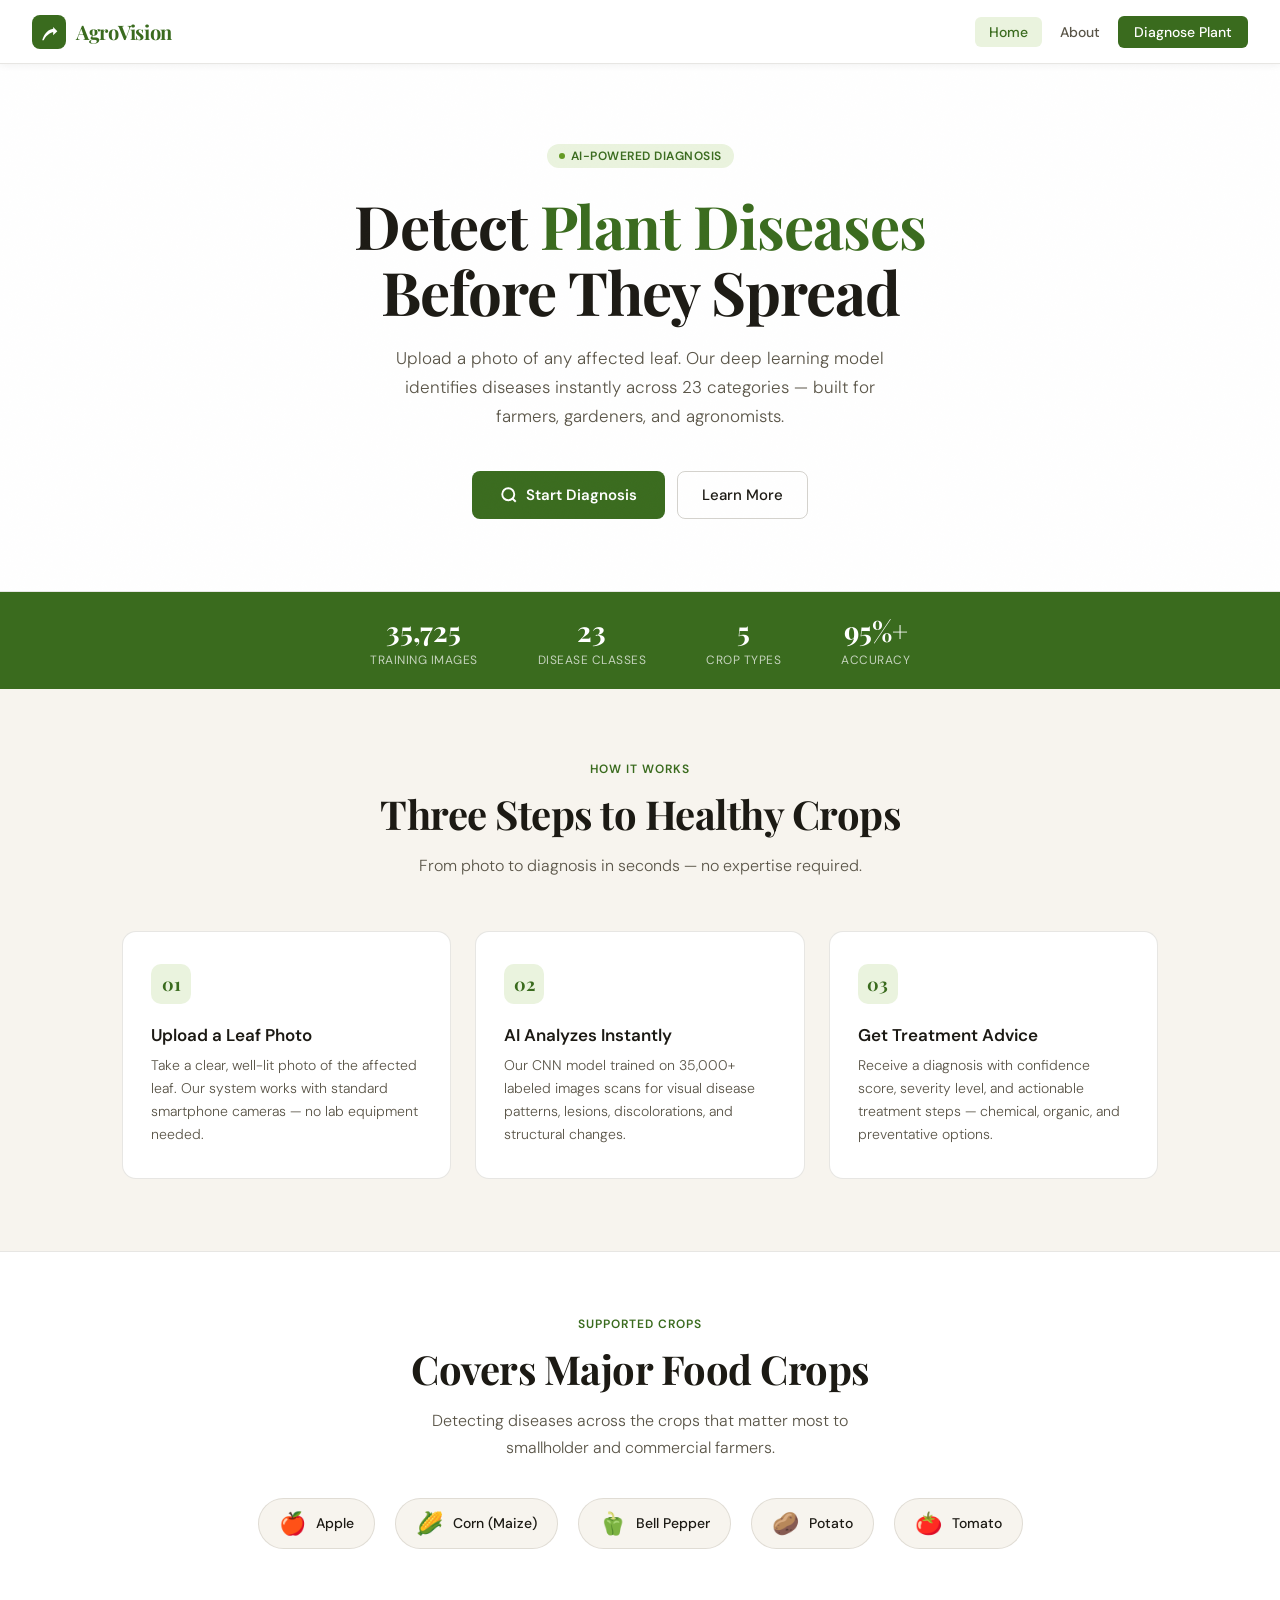
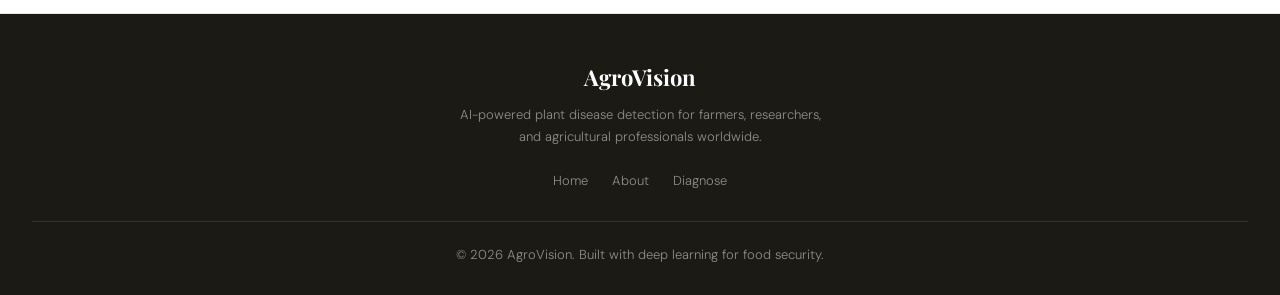
==== index.html @ be052007 "Add files via upload" ====
<!DOCTYPE html>
<html lang="en">
<head>
<meta charset="UTF-8">
<meta name="viewport" content="width=device-width, initial-scale=1.0">
<title>AgroVision — Plant Disease Detection</title>
<link rel="stylesheet" href="style.css">
<link href="https://fonts.googleapis.com/css2?family=Playfair+Display:wght@400;600;700&family=DM+Sans:wght@300;400;500;600&display=swap" rel="stylesheet">

</head>
<body>

<nav>
  <a class="nav-brand" href="#" onclick="showPage('home')">
    <div class="nav-logo">
      <svg viewBox="0 0 24 24"><path d="M17 8C8 10 5.9 16.17 3.82 22H5.71C6.66 19.55 9.78 14.28 17 12v4l5-5-5-5V8Z"/></svg>
    </div>
    <span class="brand-name">AgroVision</span>
  </a>
  <ul class="nav-links">
    <li><a href="#" id="nav-home" class="active" onclick="showPage('home');return false">Home</a></li>
    <li><a href="#" id="nav-about" onclick="showPage('about');return false">About</a></li>
    <li><a href="#" id="nav-diagnose" class="nav-cta" onclick="showPage('diagnose');return false">Diagnose Plant</a></li>
  </ul>
</nav>

<!-- ══════════════════ HOME PAGE ══════════════════ -->
<div id="page-home" class="page active">
  <section class="hero">
    <div class="hero-grain"></div>
    <div class="hero-badge">AI-Powered Diagnosis</div>
    <h1>Detect <em>Plant Diseases</em><br>Before They Spread</h1>
    <p>Upload a photo of any affected leaf. Our deep learning model identifies diseases instantly across 23 categories — built for farmers, gardeners, and agronomists.</p>
    <div class="hero-actions">
      <button class="btn-primary" onclick="showPage('diagnose')">
        <svg width="18" height="18" viewBox="0 0 24 24" fill="none" stroke="currentColor" stroke-width="2.5"><circle cx="11" cy="11" r="8"/><path d="m21 21-4.35-4.35"/></svg>
        Start Diagnosis
      </button>
      <button class="btn-secondary" onclick="showPage('about')">Learn More</button>
    </div>
  </section>

  <div class="stats-bar">
    <div class="stat-item">
      <span class="stat-num">35,725</span>
      <span class="stat-label">Training Images</span>
    </div>
    <div class="stat-item">
      <span class="stat-num">23</span>
      <span class="stat-label">Disease Classes</span>
    </div>
    <div class="stat-item">
      <span class="stat-num">5</span>
      <span class="stat-label">Crop Types</span>
    </div>
    <div class="stat-item">
      <span class="stat-num">95%+</span>
      <span class="stat-label">Accuracy</span>
    </div>
  </div>

  <div class="section">
    <div class="section-header">
      <div class="section-tag">How It Works</div>
      <h2>Three Steps to Healthy Crops</h2>
      <p>From photo to diagnosis in seconds — no expertise required.</p>
    </div>
    <div class="steps-grid">
      <div class="step-card">
        <div class="step-num">01</div>
        <h3>Upload a Leaf Photo</h3>
        <p>Take a clear, well-lit photo of the affected leaf. Our system works with standard smartphone cameras — no lab equipment needed.</p>
      </div>
      <div class="step-card">
        <div class="step-num">02</div>
        <h3>AI Analyzes Instantly</h3>
        <p>Our CNN model trained on 35,000+ labeled images scans for visual disease patterns, lesions, discolorations, and structural changes.</p>
      </div>
      <div class="step-card">
        <div class="step-num">03</div>
        <h3>Get Treatment Advice</h3>
        <p>Receive a diagnosis with confidence score, severity level, and actionable treatment steps — chemical, organic, and preventative options.</p>
      </div>
    </div>
  </div>

  <div class="crops-section">
    <div class="section-header" style="margin-bottom:36px">
      <div class="section-tag">Supported Crops</div>
      <h2>Covers Major Food Crops</h2>
      <p>Detecting diseases across the crops that matter most to smallholder and commercial farmers.</p>
    </div>
    <div class="crops-grid">
      <div class="crop-chip"><span>🍎</span> Apple</div>
      <div class="crop-chip"><span>🌽</span> Corn (Maize)</div>
      <div class="crop-chip"><span>🫑</span> Bell Pepper</div>
      <div class="crop-chip"><span>🥔</span> Potato</div>
      <div class="crop-chip"><span>🍅</span> Tomato</div>
    </div>
  </div>

  <footer>
    <div class="footer-brand">AgroVision</div>
    <p>AI-powered plant disease detection for farmers, researchers,<br>and agricultural professionals worldwide.</p>
    <ul class="footer-links">
      <li><a href="#" onclick="showPage('home');return false">Home</a></li>
      <li><a href="#" onclick="showPage('about');return false">About</a></li>
      <li><a href="#" onclick="showPage('diagnose');return false">Diagnose</a></li>
    </ul>
    <div class="footer-bottom">© 2026 AgroVision. Built with deep learning for food security.</div>
  </footer>
</div>

<!-- ══════════════════ DIAGNOSE PAGE ══════════════════ -->
<div id="page-diagnose" class="page">
  <div class="diagnose-layout">

    <!-- LEFT: Upload -->
    <div class="upload-card">
      <h2>Diagnose Your Plant</h2>
      <p>Upload a clear image of an affected leaf for instant AI analysis.</p>

      <div class="drop-zone" id="dropZone" onclick="document.getElementById('fileInput').click()">
        <div class="drop-zone-icon">
          <svg viewBox="0 0 24 24" fill="none" stroke="currentColor" stroke-width="1.8"><rect x="3" y="3" width="18" height="18" rx="3"/><path d="M3 9l4-4 4 4"/><path d="M7 5v8"/><circle cx="15.5" cy="13.5" r="2.5"/><path d="M20 20l-2.5-2.5"/></svg>
        </div>
        <h3>Drop your leaf photo here</h3>
        <p>or <strong>click to browse</strong> · PNG, JPG up to 10MB</p>
      </div>

      <input type="file" id="fileInput" accept="image/*">

      <div class="preview-area" id="previewArea">
        <img id="previewImg" src="" alt="Preview">
        <button class="preview-remove" onclick="clearImage()">✕ Remove</button>
      </div>

      <div class="tips-list">
        <h4>Tips for Best Results</h4>
        <ul>
          <li>Photograph a single leaf on a plain background</li>
          <li>Ensure good natural lighting — avoid harsh shadows</li>
          <li>Capture the disease spot clearly and in focus</li>
          <li>Avoid wet or muddy leaves if possible</li>
        </ul>
      </div>

      <button class="analyze-btn" id="analyzeBtn" onclick="runAnalysis()" disabled>
        <svg width="18" height="18" viewBox="0 0 24 24" fill="none" stroke="currentColor" stroke-width="2.5"><path d="M9 3H5a2 2 0 0 0-2 2v4"/><path d="M9 21H5a2 2 0 0 1-2-2v-4"/><path d="M15 3h4a2 2 0 0 1 2 2v4"/><path d="M15 21h4a2 2 0 0 1 2-2v-4"/><circle cx="12" cy="12" r="3"/></svg>
        Analyze Leaf
      </button>
    </div>

    <!-- RIGHT: Results -->
    <div class="results-card">
      <!-- Placeholder -->
      <div class="results-placeholder" id="resultsPlaceholder">
        <svg viewBox="0 0 24 24" fill="none" stroke="currentColor" stroke-width="1.5"><path d="M12 22s8-4 8-10V5l-8-3-8 3v7c0 6 8 10 8 10z"/></svg>
        <h3>Awaiting Image</h3>
        <p>Upload a leaf photo to begin diagnosis</p>
      </div>

      <!-- Loading -->
      <div class="loading-state" id="loadingState">
        <div class="spinner"></div>
        <p class="loading-text">Analyzing leaf patterns…</p>
        <p class="loading-sub">Running inference on 23 disease classes</p>
      </div>

      <!-- Result content -->
      <div class="result-content" id="resultContent"></div>
    </div>
  </div>
</div>

<!-- ══════════════════ ABOUT PAGE ══════════════════ -->
<div id="page-about" class="page">
  <div class="about-layout">
    <h1>About AgroVision</h1>
    <p>A deep learning system built to make expert-level plant disease diagnosis accessible to every farmer — from smallholders to large agricultural operations.</p>

    <div class="about-grid">
      <div class="about-card">
        <div class="about-card-icon" style="background:var(--leaf-light)">🌿</div>
        <h3>Our Mission</h3>
        <p>Reduce crop loss worldwide by making early disease detection fast, free, and available on any smartphone — no agronomist needed.</p>
      </div>
      <div class="about-card">
        <div class="about-card-icon" style="background:var(--teal-light)">🧠</div>
        <h3>The Technology</h3>
        <p>A convolutional neural network trained on 35,725 high-quality leaf images, achieving over 95% accuracy across 23 disease categories.</p>
      </div>
      <div class="about-card">
        <div class="about-card-icon" style="background:var(--amber-light)">🌾</div>
        <h3>Real-World Impact</h3>
        <p>Designed for field use — works offline-friendly, handles common smartphone photo conditions, and provides actionable treatment guidance.</p>
      </div>
    </div>

    <div class="dataset-section">
      <h2>Dataset Overview</h2>
      <div class="dataset-stats">
        <div class="ds-stat">
          <span class="ds-stat-num">35,725</span>
          <span class="ds-stat-label">Total Images</span>
        </div>
        <div class="ds-stat">
          <span class="ds-stat-num">23</span>
          <span class="ds-stat-label">Disease Classes</span>
        </div>
        <div class="ds-stat">
          <span class="ds-stat-num">5</span>
          <span class="ds-stat-label">Crop Types</span>
        </div>
      </div>
      <p style="font-size:14px;color:var(--ink2);margin-bottom:24px;font-weight:300;line-height:1.65">The training dataset includes high-resolution images of infected and healthy plant leaves, carefully standardized and balanced across all categories to prevent model bias toward more common diseases.</p>

      <table class="diseases-table">
        <thead>
          <tr>
            <th>Disease / Condition</th>
            <th>Crop</th>
            <th>Type</th>
          </tr>
        </thead>
        <tbody>
          <tr><td>Apple Scab</td><td><span class="crop-tag tag-apple">Apple</span></td><td>Fungal</td></tr>
          <tr><td>Black Rot</td><td><span class="crop-tag tag-apple">Apple</span></td><td>Fungal</td></tr>
          <tr><td>Cedar Apple Rust</td><td><span class="crop-tag tag-apple">Apple</span></td><td>Fungal</td></tr>
          <tr><td>Healthy</td><td><span class="crop-tag tag-apple">Apple</span></td><td><span class="crop-tag tag-healthy">Healthy</span></td></tr>
          <tr><td>Gray Leaf Spot</td><td><span class="crop-tag tag-corn">Corn</span></td><td>Fungal</td></tr>
          <tr><td>Common Rust</td><td><span class="crop-tag tag-corn">Corn</span></td><td>Fungal</td></tr>
          <tr><td>Northern Leaf Blight</td><td><span class="crop-tag tag-corn">Corn</span></td><td>Fungal</td></tr>
          <tr><td>Healthy</td><td><span class="crop-tag tag-corn">Corn</span></td><td><span class="crop-tag tag-healthy">Healthy</span></td></tr>
          <tr><td>Bacterial Spot</td><td><span class="crop-tag tag-pepper">Pepper</span></td><td>Bacterial</td></tr>
          <tr><td>Healthy</td><td><span class="crop-tag tag-pepper">Pepper</span></td><td><span class="crop-tag tag-healthy">Healthy</span></td></tr>
          <tr><td>Early Blight</td><td><span class="crop-tag tag-potato">Potato</span></td><td>Fungal</td></tr>
          <tr><td>Late Blight</td><td><span class="crop-tag tag-potato">Potato</span></td><td>Oomycete</td></tr>
          <tr><td>Healthy</td><td><span class="crop-tag tag-potato">Potato</span></td><td><span class="crop-tag tag-healthy">Healthy</span></td></tr>
          <tr><td>Bacterial Spot</td><td><span class="crop-tag tag-tomato">Tomato</span></td><td>Bacterial</td></tr>
          <tr><td>Early Blight</td><td><span class="crop-tag tag-tomato">Tomato</span></td><td>Fungal</td></tr>
          <tr><td>Late Blight</td><td><span class="crop-tag tag-tomato">Tomato</span></td><td>Oomycete</td></tr>
          <tr><td>Leaf Mold</td><td><span class="crop-tag tag-tomato">Tomato</span></td><td>Fungal</td></tr>
          <tr><td>Septoria Leaf Spot</td><td><span class="crop-tag tag-tomato">Tomato</span></td><td>Fungal</td></tr>
          <tr><td>Spider Mites</td><td><span class="crop-tag tag-tomato">Tomato</span></td><td>Pest</td></tr>
          <tr><td>Target Spot</td><td><span class="crop-tag tag-tomato">Tomato</span></td><td>Fungal</td></tr>
          <tr><td>Yellow Leaf Curl Virus</td><td><span class="crop-tag tag-tomato">Tomato</span></td><td>Viral</td></tr>
          <tr><td>Mosaic Virus</td><td><span class="crop-tag tag-tomato">Tomato</span></td><td>Viral</td></tr>
          <tr><td>Healthy</td><td><span class="crop-tag tag-tomato">Tomato</span></td><td><span class="crop-tag tag-healthy">Healthy</span></td></tr>
        </tbody>
      </table>
    </div>

    <div style="background:var(--leaf-light);border-radius:var(--radius);padding:28px 32px;border-left:4px solid var(--leaf)">
      <h3 style="font-size:17px;font-weight:600;color:var(--leaf);margin-bottom:10px">Disclaimer</h3>
      <p style="font-size:14px;color:#2d4a18;line-height:1.7;font-weight:300">AgroVision is an AI-assisted tool intended to support — not replace — professional agronomic advice. Always consult a certified plant pathologist or agricultural extension officer before applying treatments, especially for large-scale interventions.</p>
    </div>
  </div>
</div>

<script src="script.js"></script>
</body>
</html>
---- style.css ----
:root {
    --bg: #F7F4EE;
    --bg2: #EFEBE1;
    --card: #FFFFFF;
    --ink: #1C1A14;
    --ink2: #5A5548;
    --ink3: #9A9186;
    --leaf: #3A6B1E;
    --leaf-light: #EAF3DE;
    --leaf-mid: #639922;
    --amber: #BA7517;
    --amber-light: #FAEEDA;
    --red: #A32D2D;
    --red-light: #FCEBEB;
    --teal: #0F6E56;
    --teal-light: #E1F5EE;
    --border: rgba(60,50,30,0.12);
    --border-strong: rgba(60,50,30,0.22);
    --radius: 14px;
    --radius-sm: 8px;
    --shadow: 0 2px 16px rgba(30,25,10,0.08);
    --shadow-md: 0 6px 32px rgba(30,25,10,0.12);
  }

  * { box-sizing: border-box; margin: 0; padding: 0; }

  body {
    font-family: 'DM Sans', sans-serif;
    background: var(--bg);
    color: var(--ink);
    min-height: 100vh;
    font-size: 15px;
  }

  /* ── NAV ── */
  nav {
    background: var(--card);
    border-bottom: 1px solid var(--border);
    padding: 0 2rem;
    display: flex;
    align-items: center;
    justify-content: space-between;
    height: 64px;
    position: sticky;
    top: 0;
    z-index: 100;
    box-shadow: 0 1px 8px rgba(30,25,10,0.06);
  }

  .nav-brand {
    display: flex;
    align-items: center;
    gap: 10px;
    text-decoration: none;
  }

  .nav-logo {
    width: 34px;
    height: 34px;
    background: var(--leaf);
    border-radius: 8px;
    display: flex;
    align-items: center;
    justify-content: center;
  }

  .nav-logo svg { width: 20px; height: 20px; fill: #fff; }

  .brand-name {
    font-family: 'Playfair Display', serif;
    font-size: 20px;
    font-weight: 700;
    color: var(--leaf);
    letter-spacing: -0.3px;
  }

  .nav-links {
    display: flex;
    gap: 4px;
    list-style: none;
  }

  .nav-links a {
    text-decoration: none;
    color: var(--ink2);
    font-size: 14px;
    font-weight: 500;
    padding: 6px 14px;
    border-radius: 6px;
    transition: all 0.15s;
  }

  .nav-links a:hover { background: var(--bg); color: var(--ink); }
  .nav-links a.active { background: var(--leaf-light); color: var(--leaf); }

  .nav-cta {
    background: var(--leaf);
    color: #fff !important;
    border-radius: 7px;
    padding: 7px 16px !important;
  }

  .nav-cta:hover { background: #2d5518 !important; color: #fff !important; }

  /* ── MAIN LAYOUT ── */
  .page { display: none; }
  .page.active { display: block; }

  /* ── HERO ── */
  .hero {
    background: var(--card);
    border-bottom: 1px solid var(--border);
    padding: 80px 2rem 72px;
    text-align: center;
    position: relative;
    overflow: hidden;
  }

  .hero-grain {
    position: absolute;
    inset: 0;
    background-image: url("data:image/svg+xml,%3Csvg viewBox='0 0 256 256' xmlns='http://www.w3.org/2000/svg'%3E%3Cfilter id='n'%3E%3CfeTurbulence type='fractalNoise' baseFrequency='0.9' numOctaves='4' stitchTiles='stitch'/%3E%3C/filter%3E%3Crect width='100%25' height='100%25' filter='url(%23n)' opacity='0.03'/%3E%3C/svg%3E");
    background-size: 200px;
    pointer-events: none;
    opacity: 0.5;
  }

  .hero-badge {
    display: inline-flex;
    align-items: center;
    gap: 6px;
    background: var(--leaf-light);
    color: var(--leaf);
    font-size: 12px;
    font-weight: 600;
    padding: 4px 12px;
    border-radius: 20px;
    margin-bottom: 24px;
    letter-spacing: 0.5px;
    text-transform: uppercase;
  }

  .hero-badge::before {
    content: '';
    width: 6px; height: 6px;
    background: var(--leaf-mid);
    border-radius: 50%;
    animation: pulse 2s infinite;
  }

  @keyframes pulse { 0%,100%{opacity:1;transform:scale(1)} 50%{opacity:0.5;transform:scale(0.8)} }

  .hero h1 {
    font-family: 'Playfair Display', serif;
    font-size: clamp(36px, 5vw, 60px);
    font-weight: 700;
    color: var(--ink);
    line-height: 1.1;
    margin-bottom: 20px;
    letter-spacing: -1px;
  }

  .hero h1 em {
    color: var(--leaf);
    font-style: normal;
  }

  .hero p {
    font-size: 17px;
    color: var(--ink2);
    max-width: 520px;
    margin: 0 auto 40px;
    line-height: 1.7;
    font-weight: 300;
  }

  .hero-actions {
    display: flex;
    gap: 12px;
    justify-content: center;
    flex-wrap: wrap;
  }

  .btn-primary {
    background: var(--leaf);
    color: #fff;
    border: none;
    padding: 14px 28px;
    border-radius: 8px;
    font-size: 15px;
    font-weight: 600;
    cursor: pointer;
    transition: all 0.2s;
    font-family: inherit;
    display: inline-flex;
    align-items: center;
    gap: 8px;
  }

  .btn-primary:hover { background: #2d5518; transform: translateY(-1px); box-shadow: 0 4px 16px rgba(58,107,30,0.3); }

  .btn-secondary {
    background: transparent;
    color: var(--ink);
    border: 1.5px solid var(--border-strong);
    padding: 13px 24px;
    border-radius: 8px;
    font-size: 15px;
    font-weight: 500;
    cursor: pointer;
    transition: all 0.2s;
    font-family: inherit;
  }

  .btn-secondary:hover { background: var(--bg); border-color: var(--ink3); }

  /* ── STATS BAR ── */
  .stats-bar {
    background: var(--leaf);
    color: #fff;
    padding: 20px 2rem;
    display: flex;
    justify-content: center;
    gap: 60px;
    flex-wrap: wrap;
  }

  .stat-item { text-align: center; }
  .stat-num { font-family: 'Playfair Display', serif; font-size: 28px; font-weight: 700; display: block; }
  .stat-label { font-size: 12px; opacity: 0.7; text-transform: uppercase; letter-spacing: 0.5px; margin-top: 2px; }

  /* ── HOW IT WORKS ── */
  .section {
    padding: 72px 2rem;
    max-width: 1100px;
    margin: 0 auto;
  }

  .section-header {
    text-align: center;
    margin-bottom: 52px;
  }

  .section-tag {
    font-size: 12px;
    font-weight: 600;
    color: var(--leaf);
    text-transform: uppercase;
    letter-spacing: 1px;
    margin-bottom: 10px;
  }

  .section-header h2 {
    font-family: 'Playfair Display', serif;
    font-size: clamp(28px, 4vw, 40px);
    font-weight: 700;
    color: var(--ink);
    letter-spacing: -0.5px;
    margin-bottom: 12px;
  }

  .section-header p {
    color: var(--ink2);
    font-size: 16px;
    font-weight: 300;
    max-width: 460px;
    margin: 0 auto;
    line-height: 1.7;
  }

  .steps-grid {
    display: grid;
    grid-template-columns: repeat(auto-fit, minmax(240px, 1fr));
    gap: 24px;
  }

  .step-card {
    background: var(--card);
    border: 1px solid var(--border);
    border-radius: var(--radius);
    padding: 32px 28px;
    position: relative;
    transition: transform 0.2s, box-shadow 0.2s;
  }

  .step-card:hover { transform: translateY(-3px); box-shadow: var(--shadow-md); }

  .step-num {
    width: 40px;
    height: 40px;
    background: var(--leaf-light);
    border-radius: 10px;
    display: flex;
    align-items: center;
    justify-content: center;
    font-family: 'Playfair Display', serif;
    font-size: 18px;
    font-weight: 700;
    color: var(--leaf);
    margin-bottom: 20px;
  }

  .step-icon {
    width: 48px;
    height: 48px;
    margin-bottom: 16px;
    color: var(--leaf);
  }

  .step-card h3 {
    font-size: 17px;
    font-weight: 600;
    color: var(--ink);
    margin-bottom: 8px;
  }

  .step-card p {
    font-size: 14px;
    color: var(--ink2);
    line-height: 1.65;
    font-weight: 300;
  }

  /* ── SUPPORTED CROPS ── */
  .crops-section {
    background: var(--card);
    padding: 64px 2rem;
    border-top: 1px solid var(--border);
    border-bottom: 1px solid var(--border);
  }

  .crops-grid {
    display: flex;
    justify-content: center;
    gap: 20px;
    flex-wrap: wrap;
    max-width: 900px;
    margin: 0 auto;
  }

  .crop-chip {
    display: flex;
    align-items: center;
    gap: 10px;
    background: var(--bg);
    border: 1.5px solid var(--border);
    border-radius: 40px;
    padding: 10px 20px;
    font-size: 14px;
    font-weight: 500;
    color: var(--ink);
    transition: all 0.2s;
    cursor: pointer;
  }

  .crop-chip:hover { background: var(--leaf-light); border-color: var(--leaf); color: var(--leaf); }
  .crop-chip span { font-size: 22px; }

  /* ── DIAGNOSE PAGE ── */
  .diagnose-layout {
    display: grid;
    grid-template-columns: 1fr 1fr;
    gap: 28px;
    max-width: 1080px;
    margin: 0 auto;
    padding: 48px 2rem;
  }

  @media (max-width: 768px) {
    .diagnose-layout { grid-template-columns: 1fr; }
    nav { padding: 0 1rem; }
    .stats-bar { gap: 32px; }
  }

  .upload-card {
    background: var(--card);
    border: 1px solid var(--border);
    border-radius: var(--radius);
    padding: 32px;
    box-shadow: var(--shadow);
  }

  .upload-card h2 {
    font-family: 'Playfair Display', serif;
    font-size: 22px;
    font-weight: 600;
    color: var(--ink);
    margin-bottom: 6px;
  }

  .upload-card > p {
    font-size: 14px;
    color: var(--ink2);
    margin-bottom: 28px;
    font-weight: 300;
  }

  .drop-zone {
    border: 2px dashed var(--border-strong);
    border-radius: 12px;
    padding: 48px 24px;
    text-align: center;
    cursor: pointer;
    transition: all 0.2s;
    background: var(--bg);
    position: relative;
  }

  .drop-zone:hover, .drop-zone.dragging {
    border-color: var(--leaf);
    background: var(--leaf-light);
  }

  .drop-zone-icon {
    width: 56px;
    height: 56px;
    background: var(--leaf-light);
    border-radius: 12px;
    display: flex;
    align-items: center;
    justify-content: center;
    margin: 0 auto 16px;
    color: var(--leaf);
  }

  .drop-zone-icon svg { width: 28px; height: 28px; }

  .drop-zone h3 {
    font-size: 16px;
    font-weight: 600;
    color: var(--ink);
    margin-bottom: 6px;
  }

  .drop-zone p {
    font-size: 13px;
    color: var(--ink3);
    font-weight: 300;
  }

  .drop-zone p strong { color: var(--leaf); font-weight: 600; }

  #fileInput { display: none; }

  .preview-area {
    display: none;
    margin-top: 20px;
    border-radius: 10px;
    overflow: hidden;
    position: relative;
  }

  .preview-area img {
    width: 100%;
    display: block;
    border-radius: 10px;
    max-height: 280px;
    object-fit: cover;
  }

  .preview-remove {
    position: absolute;
    top: 10px;
    right: 10px;
    background: rgba(0,0,0,0.6);
    color: #fff;
    border: none;
    border-radius: 6px;
    padding: 6px 10px;
    font-size: 12px;
    cursor: pointer;
    font-family: inherit;
  }

  .tips-list {
    margin-top: 24px;
    background: var(--amber-light);
    border-radius: 10px;
    padding: 16px 20px;
    border-left: 3px solid var(--amber);
  }

  .tips-list h4 {
    font-size: 13px;
    font-weight: 600;
    color: var(--amber);
    margin-bottom: 10px;
    text-transform: uppercase;
    letter-spacing: 0.5px;
  }

  .tips-list ul {
    list-style: none;
    display: flex;
    flex-direction: column;
    gap: 6px;
  }

  .tips-list li {
    font-size: 13px;
    color: #6B4F1A;
    font-weight: 400;
    display: flex;
    align-items: flex-start;
    gap: 8px;
  }

  .tips-list li::before {
    content: '✓';
    color: var(--amber);
    font-weight: 700;
    flex-shrink: 0;
    margin-top: 1px;
  }

  .analyze-btn {
    width: 100%;
    margin-top: 20px;
    background: var(--leaf);
    color: #fff;
    border: none;
    padding: 16px;
    border-radius: 10px;
    font-size: 16px;
    font-weight: 600;
    cursor: pointer;
    transition: all 0.2s;
    font-family: inherit;
    display: flex;
    align-items: center;
    justify-content: center;
    gap: 10px;
  }

  .analyze-btn:hover:not(:disabled) { background: #2d5518; }
  .analyze-btn:disabled { opacity: 0.45; cursor: not-allowed; }

  /* ── RESULTS PANEL ── */
  .results-card {
    background: var(--card);
    border: 1px solid var(--border);
    border-radius: var(--radius);
    padding: 32px;
    box-shadow: var(--shadow);
    display: flex;
    flex-direction: column;
    gap: 24px;
  }

  .results-placeholder {
    display: flex;
    flex-direction: column;
    align-items: center;
    justify-content: center;
    min-height: 380px;
    text-align: center;
    color: var(--ink3);
  }

  .results-placeholder svg { width: 60px; height: 60px; opacity: 0.3; margin-bottom: 16px; }
  .results-placeholder h3 { font-size: 16px; font-weight: 500; margin-bottom: 6px; color: var(--ink2); }
  .results-placeholder p { font-size: 13px; font-weight: 300; }

  .loading-state {
    display: none;
    flex-direction: column;
    align-items: center;
    justify-content: center;
    min-height: 380px;
    gap: 20px;
  }

  .spinner {
    width: 52px;
    height: 52px;
    border: 3px solid var(--border);
    border-top-color: var(--leaf);
    border-radius: 50%;
    animation: spin 0.9s linear infinite;
  }

  @keyframes spin { to { transform: rotate(360deg); } }

  .loading-text { font-size: 15px; color: var(--ink2); font-weight: 400; }
  .loading-sub { font-size: 13px; color: var(--ink3); font-weight: 300; }

  .result-content { display: none; }

  /* Disease result cards */
  .disease-header {
    display: flex;
    align-items: flex-start;
    gap: 16px;
    padding-bottom: 20px;
    border-bottom: 1px solid var(--border);
  }

  .disease-icon {
    width: 52px;
    height: 52px;
    border-radius: 12px;
    display: flex;
    align-items: center;
    justify-content: center;
    flex-shrink: 0;
    font-size: 24px;
  }

  .severity-high .disease-icon { background: var(--red-light); }
  .severity-medium .disease-icon { background: var(--amber-light); }
  .severity-low .disease-icon { background: var(--leaf-light); }

  .disease-title h3 {
    font-family: 'Playfair Display', serif;
    font-size: 20px;
    font-weight: 600;
    color: var(--ink);
    margin-bottom: 6px;
  }

  .severity-badge {
    display: inline-flex;
    align-items: center;
    gap: 5px;
    padding: 3px 10px;
    border-radius: 20px;
    font-size: 11px;
    font-weight: 600;
    text-transform: uppercase;
    letter-spacing: 0.5px;
  }

  .badge-red { background: var(--red-light); color: var(--red); }
  .badge-amber { background: var(--amber-light); color: var(--amber); }
  .badge-green { background: var(--leaf-light); color: var(--leaf); }

  /* Confidence meter */
  .confidence-section label {
    font-size: 12px;
    font-weight: 600;
    color: var(--ink3);
    text-transform: uppercase;
    letter-spacing: 0.5px;
    display: flex;
    justify-content: space-between;
    margin-bottom: 8px;
  }

  .confidence-section label span {
    font-size: 15px;
    font-weight: 700;
    color: var(--leaf);
    text-transform: none;
    letter-spacing: 0;
  }

  .confidence-bar {
    height: 8px;
    background: var(--bg2);
    border-radius: 10px;
    overflow: hidden;
  }

  .confidence-fill {
    height: 100%;
    background: var(--leaf);
    border-radius: 10px;
    transition: width 0.8s cubic-bezier(0.4,0,0.2,1);
  }

  /* Top predictions */
  .predictions-list {
    display: flex;
    flex-direction: column;
    gap: 10px;
  }

  .prediction-item {
    display: flex;
    align-items: center;
    gap: 12px;
  }

  .prediction-label {
    font-size: 13px;
    color: var(--ink2);
    width: 180px;
    flex-shrink: 0;
    font-weight: 400;
  }

  .prediction-bar-wrap {
    flex: 1;
    height: 6px;
    background: var(--bg2);
    border-radius: 10px;
    overflow: hidden;
  }

  .prediction-bar { height: 100%; border-radius: 10px; background: var(--border-strong); }
  .prediction-bar.top { background: var(--leaf); }

  .prediction-pct {
    font-size: 12px;
    font-weight: 600;
    color: var(--ink3);
    min-width: 36px;
    text-align: right;
  }

  /* Treatment section */
  .treatment-tabs {
    display: flex;
    gap: 4px;
    border-bottom: 1px solid var(--border);
    padding-bottom: 0;
    margin-bottom: 16px;
  }

  .tab-btn {
    padding: 8px 16px;
    border: none;
    background: none;
    font-family: inherit;
    font-size: 13px;
    font-weight: 500;
    color: var(--ink3);
    cursor: pointer;
    border-bottom: 2px solid transparent;
    margin-bottom: -1px;
    transition: all 0.15s;
  }

  .tab-btn.active { color: var(--leaf); border-bottom-color: var(--leaf); }
  .tab-btn:hover { color: var(--ink); }

  .tab-panel { display: none; }
  .tab-panel.active { display: block; }

  .treatment-item {
    display: flex;
    gap: 12px;
    padding: 12px 0;
    border-bottom: 1px solid var(--border);
  }

  .treatment-item:last-child { border-bottom: none; }

  .treatment-num {
    width: 24px;
    height: 24px;
    background: var(--leaf-light);
    color: var(--leaf);
    border-radius: 50%;
    display: flex;
    align-items: center;
    justify-content: center;
    font-size: 12px;
    font-weight: 700;
    flex-shrink: 0;
    margin-top: 1px;
  }

  .treatment-item p {
    font-size: 13px;
    color: var(--ink2);
    line-height: 1.6;
    font-weight: 300;
  }

  .treatment-item strong { color: var(--ink); font-weight: 500; }

  /* Action buttons */
  .result-actions {
    display: flex;
    gap: 10px;
  }

  .action-btn {
    flex: 1;
    padding: 11px;
    border-radius: 8px;
    font-family: inherit;
    font-size: 13px;
    font-weight: 600;
    cursor: pointer;
    transition: all 0.15s;
    display: flex;
    align-items: center;
    justify-content: center;
    gap: 6px;
  }

  .action-btn-primary { background: var(--leaf); color: #fff; border: none; }
  .action-btn-primary:hover { background: #2d5518; }
  .action-btn-outline { background: transparent; color: var(--ink2); border: 1.5px solid var(--border-strong); }
  .action-btn-outline:hover { background: var(--bg); color: var(--ink); }

  /* ── ABOUT PAGE ── */
  .about-layout {
    max-width: 900px;
    margin: 0 auto;
    padding: 64px 2rem;
  }

  .about-layout h1 {
    font-family: 'Playfair Display', serif;
    font-size: clamp(28px, 4vw, 44px);
    font-weight: 700;
    color: var(--ink);
    margin-bottom: 12px;
    letter-spacing: -0.5px;
  }

  .about-layout > p {
    font-size: 17px;
    color: var(--ink2);
    margin-bottom: 52px;
    font-weight: 300;
    line-height: 1.7;
    max-width: 600px;
  }

  .about-grid {
    display: grid;
    grid-template-columns: repeat(auto-fit, minmax(240px, 1fr));
    gap: 20px;
    margin-bottom: 52px;
  }

  .about-card {
    background: var(--card);
    border: 1px solid var(--border);
    border-radius: var(--radius);
    padding: 28px;
  }

  .about-card-icon {
    width: 44px;
    height: 44px;
    border-radius: 10px;
    margin-bottom: 16px;
    display: flex;
    align-items: center;
    justify-content: center;
    font-size: 22px;
  }

  .about-card h3 {
    font-size: 16px;
    font-weight: 600;
    color: var(--ink);
    margin-bottom: 8px;
  }

  .about-card p {
    font-size: 14px;
    color: var(--ink2);
    line-height: 1.65;
    font-weight: 300;
  }

  .dataset-section {
    background: var(--card);
    border: 1px solid var(--border);
    border-radius: var(--radius);
    padding: 36px;
    margin-bottom: 36px;
  }

  .dataset-section h2 {
    font-family: 'Playfair Display', serif;
    font-size: 24px;
    font-weight: 600;
    color: var(--ink);
    margin-bottom: 20px;
  }

  .dataset-stats {
    display: grid;
    grid-template-columns: repeat(3, 1fr);
    gap: 16px;
    margin-bottom: 24px;
  }

  .ds-stat {
    background: var(--bg);
    border-radius: 10px;
    padding: 20px;
    text-align: center;
  }

  .ds-stat-num {
    font-family: 'Playfair Display', serif;
    font-size: 30px;
    font-weight: 700;
    color: var(--leaf);
    display: block;
  }

  .ds-stat-label {
    font-size: 12px;
    color: var(--ink3);
    text-transform: uppercase;
    letter-spacing: 0.5px;
    margin-top: 4px;
    font-weight: 400;
  }

  .diseases-table {
    width: 100%;
    border-collapse: collapse;
    font-size: 14px;
  }

  .diseases-table th {
    text-align: left;
    padding: 10px 14px;
    background: var(--bg);
    color: var(--ink2);
    font-size: 12px;
    font-weight: 600;
    text-transform: uppercase;
    letter-spacing: 0.5px;
    border-bottom: 1px solid var(--border);
  }

  .diseases-table td {
    padding: 10px 14px;
    border-bottom: 1px solid var(--border);
    color: var(--ink);
  }

  .diseases-table tr:last-child td { border-bottom: none; }
  .diseases-table tr:hover td { background: var(--bg); }

  .crop-tag {
    display: inline-block;
    padding: 2px 9px;
    border-radius: 20px;
    font-size: 11px;
    font-weight: 600;
  }

  .tag-apple { background: #FCE8E8; color: #9B2020; }
  .tag-corn { background: #FEF3C7; color: #92400E; }
  .tag-tomato { background: #FDE8D8; color: #9A3412; }
  .tag-potato { background: #EEE8FE; color: #5B21B6; }
  .tag-pepper { background: #ECFDF5; color: #065F46; }
  .tag-healthy { background: var(--leaf-light); color: var(--leaf); }

  /* ── FOOTER ── */
  footer {
    background: var(--ink);
    color: rgba(255,255,255,0.5);
    padding: 48px 2rem 32px;
    text-align: center;
    font-size: 13px;
    font-weight: 300;
  }

  footer .footer-brand {
    font-family: 'Playfair Display', serif;
    font-size: 22px;
    font-weight: 700;
    color: #fff;
    margin-bottom: 12px;
  }

  footer p { line-height: 1.7; margin-bottom: 24px; }

  footer .footer-links {
    display: flex;
    justify-content: center;
    gap: 24px;
    list-style: none;
    margin-bottom: 32px;
  }

  footer .footer-links a { color: rgba(255,255,255,0.5); text-decoration: none; transition: color 0.15s; }
  footer .footer-links a:hover { color: #fff; }

  footer .footer-bottom { border-top: 1px solid rgba(255,255,255,0.1); padding-top: 24px; }

  /* Responsive */
  @media (max-width: 600px) {
    .dataset-stats { grid-template-columns: 1fr 1fr; }
    .hero h1 { letter-spacing: -0.5px; }
    .stats-bar { padding: 20px 1rem; gap: 20px; }
    .stat-num { font-size: 22px; }
  }

/* ===== MOBILE NAVBAR FIX ===== */
@media (max-width: 768px) {

  nav {
    height: auto;
    padding: 10px 12px;
    flex-wrap: wrap;
    gap: 8px;
  }

  .nav-brand {
    flex: 1;
  }

  .nav-links {
    width: 100%;
    justify-content: space-between;
    gap: 6px;
  }

  .nav-links li {
    flex: 1;
  }

  .nav-links a {
    display: block;
    text-align: center;
    font-size: 13px;
    padding: 8px 6px;
    white-space: nowrap;
  }

  .nav-cta {
    white-space: nowrap;
  }

  .brand-name {
    font-size: 18px;
  }
}
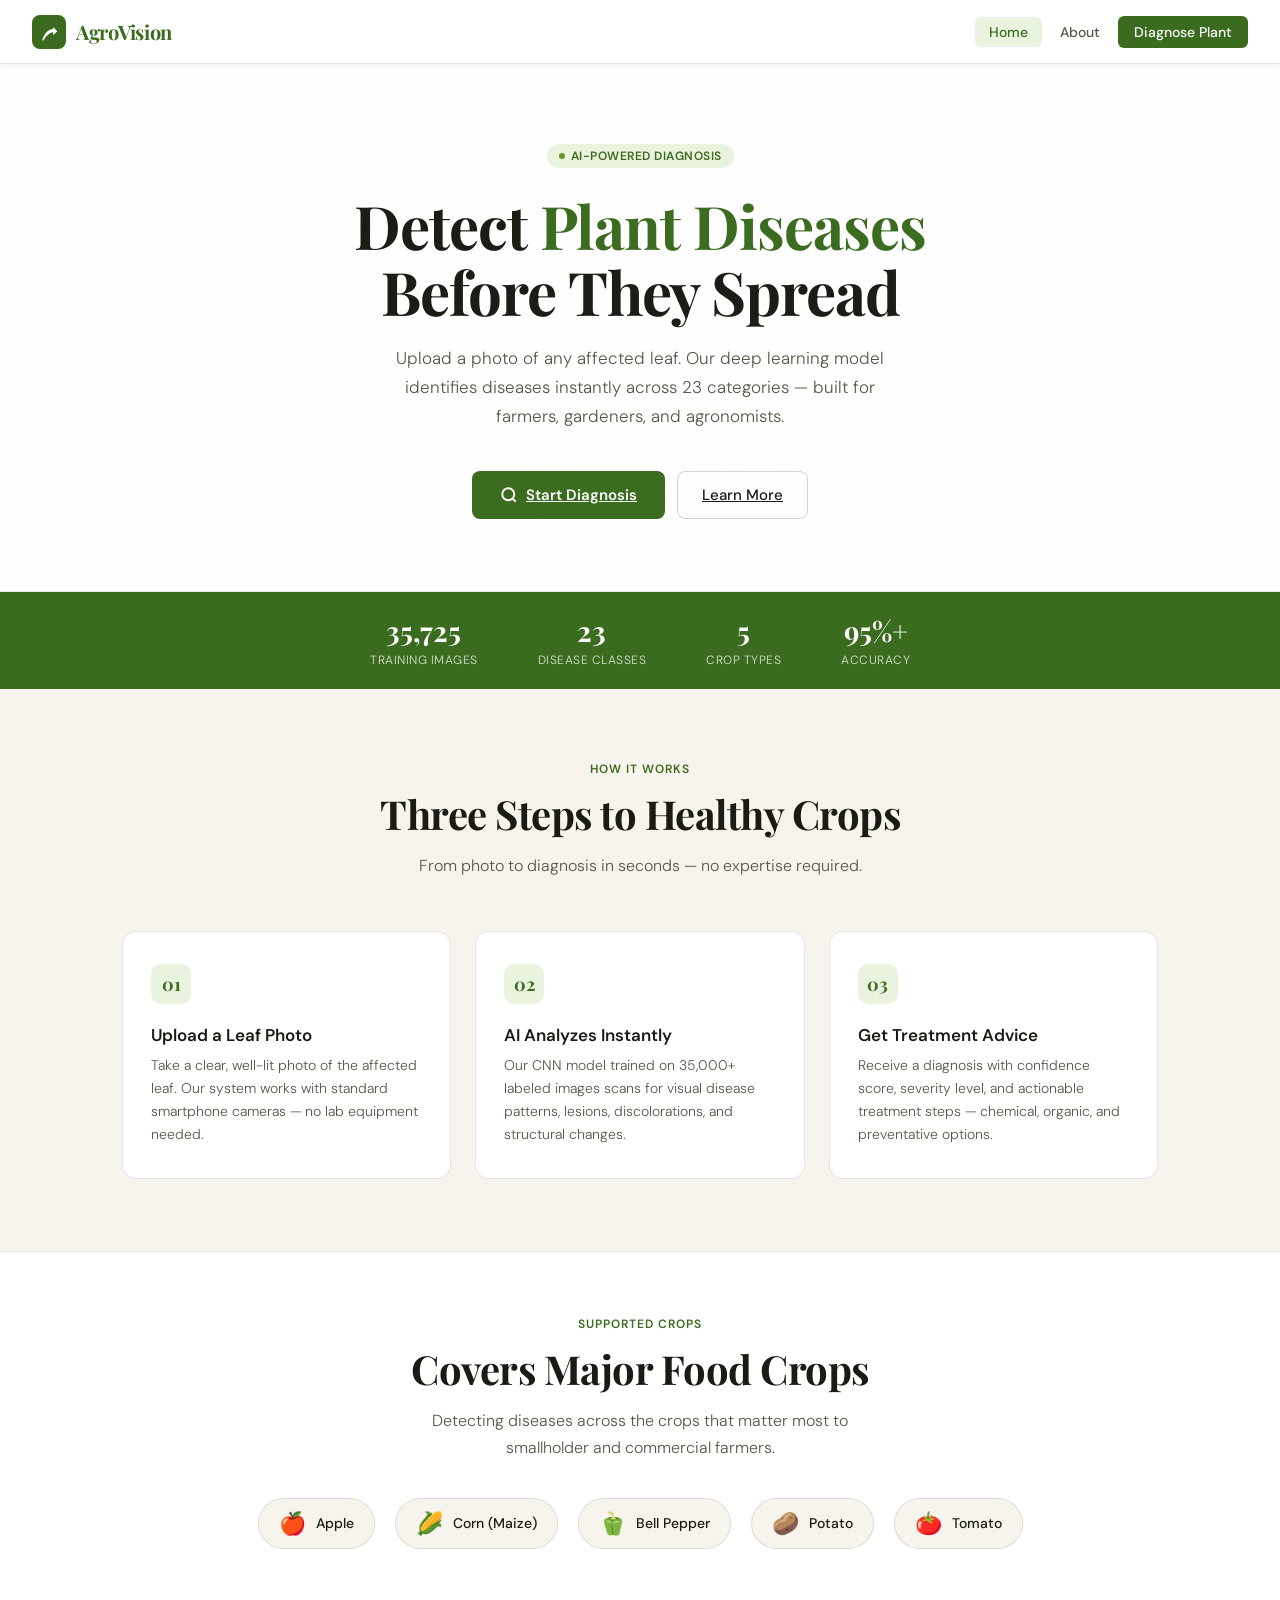
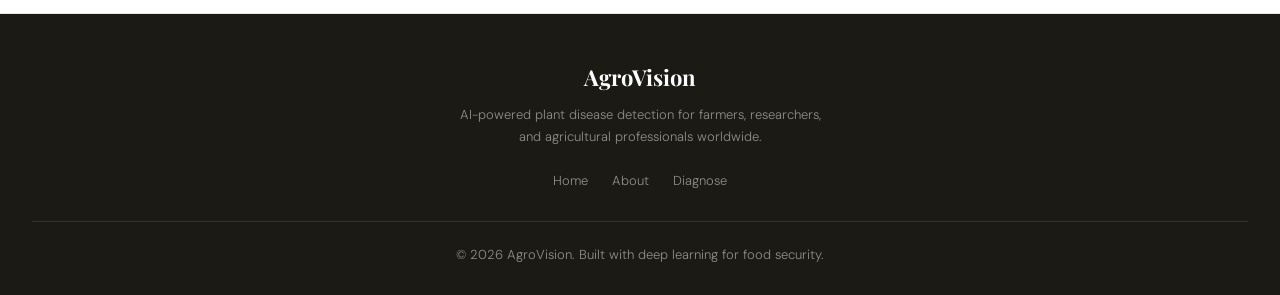
==== commit 7ec57bdf: "Add files via upload" ====
--- a/index.html
+++ b/index.html
@@ -11,32 +11,38 @@
 <body>
 
 <nav>
-  <a class="nav-brand" href="#" onclick="showPage('home')">
+  <a class="nav-brand" href="index.html">
     <div class="nav-logo">
       <svg viewBox="0 0 24 24"><path d="M17 8C8 10 5.9 16.17 3.82 22H5.71C6.66 19.55 9.78 14.28 17 12v4l5-5-5-5V8Z"/></svg>
     </div>
     <span class="brand-name">AgroVision</span>
   </a>
   <ul class="nav-links">
-    <li><a href="#" id="nav-home" class="active" onclick="showPage('home');return false">Home</a></li>
-    <li><a href="#" id="nav-about" onclick="showPage('about');return false">About</a></li>
-    <li><a href="#" id="nav-diagnose" class="nav-cta" onclick="showPage('diagnose');return false">Diagnose Plant</a></li>
+      <li><a href="index.html" class="active">Home</a></li>
+      <li><a href="about.html">About</a></li>
+      <li><a href="diagnose.html" class="nav-cta">Diagnose Plant</a></li>
   </ul>
 </nav>
 
 <!-- ══════════════════ HOME PAGE ══════════════════ -->
-<div id="page-home" class="page active">
+<div>
   <section class="hero">
     <div class="hero-grain"></div>
     <div class="hero-badge">AI-Powered Diagnosis</div>
     <h1>Detect <em>Plant Diseases</em><br>Before They Spread</h1>
     <p>Upload a photo of any affected leaf. Our deep learning model identifies diseases instantly across 23 categories — built for farmers, gardeners, and agronomists.</p>
     <div class="hero-actions">
-      <button class="btn-primary" onclick="showPage('diagnose')">
-        <svg width="18" height="18" viewBox="0 0 24 24" fill="none" stroke="currentColor" stroke-width="2.5"><circle cx="11" cy="11" r="8"/><path d="m21 21-4.35-4.35"/></svg>
-        Start Diagnosis
-      </button>
-      <button class="btn-secondary" onclick="showPage('about')">Learn More</button>
+    <a href="diagnose.html" class="btn-primary">
+<svg width="18" height="18" viewBox="0 0 24 24" fill="none" stroke="currentColor" stroke-width="2.5">
+<circle cx="11" cy="11" r="8"></circle>
+<path d="M21 21l-4.3-4.3"></path>
+</svg>
+Start Diagnosis
+</a>
+
+<a href="about.html" class="btn-secondary">
+Learn More
+</a>
     </div>
   </section>
 
@@ -103,160 +109,20 @@
     <div class="footer-brand">AgroVision</div>
     <p>AI-powered plant disease detection for farmers, researchers,<br>and agricultural professionals worldwide.</p>
     <ul class="footer-links">
-      <li><a href="#" onclick="showPage('home');return false">Home</a></li>
-      <li><a href="#" onclick="showPage('about');return false">About</a></li>
-      <li><a href="#" onclick="showPage('diagnose');return false">Diagnose</a></li>
+      <li><a href="index.html">Home</a></li>
+      <li><a href="about.html">About</a></li>
+      <li><a href="diagnose.html">Diagnose</a></li>  
     </ul>
     <div class="footer-bottom">© 2026 AgroVision. Built with deep learning for food security.</div>
   </footer>
 </div>
 
 <!-- ══════════════════ DIAGNOSE PAGE ══════════════════ -->
-<div id="page-diagnose" class="page">
-  <div class="diagnose-layout">
 
-    <!-- LEFT: Upload -->
-    <div class="upload-card">
-      <h2>Diagnose Your Plant</h2>
-      <p>Upload a clear image of an affected leaf for instant AI analysis.</p>
-
-      <div class="drop-zone" id="dropZone" onclick="document.getElementById('fileInput').click()">
-        <div class="drop-zone-icon">
-          <svg viewBox="0 0 24 24" fill="none" stroke="currentColor" stroke-width="1.8"><rect x="3" y="3" width="18" height="18" rx="3"/><path d="M3 9l4-4 4 4"/><path d="M7 5v8"/><circle cx="15.5" cy="13.5" r="2.5"/><path d="M20 20l-2.5-2.5"/></svg>
-        </div>
-        <h3>Drop your leaf photo here</h3>
-        <p>or <strong>click to browse</strong> · PNG, JPG up to 10MB</p>
-      </div>
-
-      <input type="file" id="fileInput" accept="image/*">
-
-      <div class="preview-area" id="previewArea">
-        <img id="previewImg" src="" alt="Preview">
-        <button class="preview-remove" onclick="clearImage()">✕ Remove</button>
-      </div>
-
-      <div class="tips-list">
-        <h4>Tips for Best Results</h4>
-        <ul>
-          <li>Photograph a single leaf on a plain background</li>
-          <li>Ensure good natural lighting — avoid harsh shadows</li>
-          <li>Capture the disease spot clearly and in focus</li>
-          <li>Avoid wet or muddy leaves if possible</li>
-        </ul>
-      </div>
-
-      <button class="analyze-btn" id="analyzeBtn" onclick="runAnalysis()" disabled>
-        <svg width="18" height="18" viewBox="0 0 24 24" fill="none" stroke="currentColor" stroke-width="2.5"><path d="M9 3H5a2 2 0 0 0-2 2v4"/><path d="M9 21H5a2 2 0 0 1-2-2v-4"/><path d="M15 3h4a2 2 0 0 1 2 2v4"/><path d="M15 21h4a2 2 0 0 1 2-2v-4"/><circle cx="12" cy="12" r="3"/></svg>
-        Analyze Leaf
-      </button>
-    </div>
-
-    <!-- RIGHT: Results -->
-    <div class="results-card">
-      <!-- Placeholder -->
-      <div class="results-placeholder" id="resultsPlaceholder">
-        <svg viewBox="0 0 24 24" fill="none" stroke="currentColor" stroke-width="1.5"><path d="M12 22s8-4 8-10V5l-8-3-8 3v7c0 6 8 10 8 10z"/></svg>
-        <h3>Awaiting Image</h3>
-        <p>Upload a leaf photo to begin diagnosis</p>
-      </div>
-
-      <!-- Loading -->
-      <div class="loading-state" id="loadingState">
-        <div class="spinner"></div>
-        <p class="loading-text">Analyzing leaf patterns…</p>
-        <p class="loading-sub">Running inference on 23 disease classes</p>
-      </div>
-
-      <!-- Result content -->
-      <div class="result-content" id="resultContent"></div>
-    </div>
-  </div>
-</div>
+ 
 
 <!-- ══════════════════ ABOUT PAGE ══════════════════ -->
-<div id="page-about" class="page">
-  <div class="about-layout">
-    <h1>About AgroVision</h1>
-    <p>A deep learning system built to make expert-level plant disease diagnosis accessible to every farmer — from smallholders to large agricultural operations.</p>
-
-    <div class="about-grid">
-      <div class="about-card">
-        <div class="about-card-icon" style="background:var(--leaf-light)">🌿</div>
-        <h3>Our Mission</h3>
-        <p>Reduce crop loss worldwide by making early disease detection fast, free, and available on any smartphone — no agronomist needed.</p>
-      </div>
-      <div class="about-card">
-        <div class="about-card-icon" style="background:var(--teal-light)">🧠</div>
-        <h3>The Technology</h3>
-        <p>A convolutional neural network trained on 35,725 high-quality leaf images, achieving over 95% accuracy across 23 disease categories.</p>
-      </div>
-      <div class="about-card">
-        <div class="about-card-icon" style="background:var(--amber-light)">🌾</div>
-        <h3>Real-World Impact</h3>
-        <p>Designed for field use — works offline-friendly, handles common smartphone photo conditions, and provides actionable treatment guidance.</p>
-      </div>
-    </div>
-
-    <div class="dataset-section">
-      <h2>Dataset Overview</h2>
-      <div class="dataset-stats">
-        <div class="ds-stat">
-          <span class="ds-stat-num">35,725</span>
-          <span class="ds-stat-label">Total Images</span>
-        </div>
-        <div class="ds-stat">
-          <span class="ds-stat-num">23</span>
-          <span class="ds-stat-label">Disease Classes</span>
-        </div>
-        <div class="ds-stat">
-          <span class="ds-stat-num">5</span>
-          <span class="ds-stat-label">Crop Types</span>
-        </div>
-      </div>
-      <p style="font-size:14px;color:var(--ink2);margin-bottom:24px;font-weight:300;line-height:1.65">The training dataset includes high-resolution images of infected and healthy plant leaves, carefully standardized and balanced across all categories to prevent model bias toward more common diseases.</p>
-
-      <table class="diseases-table">
-        <thead>
-          <tr>
-            <th>Disease / Condition</th>
-            <th>Crop</th>
-            <th>Type</th>
-          </tr>
-        </thead>
-        <tbody>
-          <tr><td>Apple Scab</td><td><span class="crop-tag tag-apple">Apple</span></td><td>Fungal</td></tr>
-          <tr><td>Black Rot</td><td><span class="crop-tag tag-apple">Apple</span></td><td>Fungal</td></tr>
-          <tr><td>Cedar Apple Rust</td><td><span class="crop-tag tag-apple">Apple</span></td><td>Fungal</td></tr>
-          <tr><td>Healthy</td><td><span class="crop-tag tag-apple">Apple</span></td><td><span class="crop-tag tag-healthy">Healthy</span></td></tr>
-          <tr><td>Gray Leaf Spot</td><td><span class="crop-tag tag-corn">Corn</span></td><td>Fungal</td></tr>
-          <tr><td>Common Rust</td><td><span class="crop-tag tag-corn">Corn</span></td><td>Fungal</td></tr>
-          <tr><td>Northern Leaf Blight</td><td><span class="crop-tag tag-corn">Corn</span></td><td>Fungal</td></tr>
-          <tr><td>Healthy</td><td><span class="crop-tag tag-corn">Corn</span></td><td><span class="crop-tag tag-healthy">Healthy</span></td></tr>
-          <tr><td>Bacterial Spot</td><td><span class="crop-tag tag-pepper">Pepper</span></td><td>Bacterial</td></tr>
-          <tr><td>Healthy</td><td><span class="crop-tag tag-pepper">Pepper</span></td><td><span class="crop-tag tag-healthy">Healthy</span></td></tr>
-          <tr><td>Early Blight</td><td><span class="crop-tag tag-potato">Potato</span></td><td>Fungal</td></tr>
-          <tr><td>Late Blight</td><td><span class="crop-tag tag-potato">Potato</span></td><td>Oomycete</td></tr>
-          <tr><td>Healthy</td><td><span class="crop-tag tag-potato">Potato</span></td><td><span class="crop-tag tag-healthy">Healthy</span></td></tr>
-          <tr><td>Bacterial Spot</td><td><span class="crop-tag tag-tomato">Tomato</span></td><td>Bacterial</td></tr>
-          <tr><td>Early Blight</td><td><span class="crop-tag tag-tomato">Tomato</span></td><td>Fungal</td></tr>
-          <tr><td>Late Blight</td><td><span class="crop-tag tag-tomato">Tomato</span></td><td>Oomycete</td></tr>
-          <tr><td>Leaf Mold</td><td><span class="crop-tag tag-tomato">Tomato</span></td><td>Fungal</td></tr>
-          <tr><td>Septoria Leaf Spot</td><td><span class="crop-tag tag-tomato">Tomato</span></td><td>Fungal</td></tr>
-          <tr><td>Spider Mites</td><td><span class="crop-tag tag-tomato">Tomato</span></td><td>Pest</td></tr>
-          <tr><td>Target Spot</td><td><span class="crop-tag tag-tomato">Tomato</span></td><td>Fungal</td></tr>
-          <tr><td>Yellow Leaf Curl Virus</td><td><span class="crop-tag tag-tomato">Tomato</span></td><td>Viral</td></tr>
-          <tr><td>Mosaic Virus</td><td><span class="crop-tag tag-tomato">Tomato</span></td><td>Viral</td></tr>
-          <tr><td>Healthy</td><td><span class="crop-tag tag-tomato">Tomato</span></td><td><span class="crop-tag tag-healthy">Healthy</span></td></tr>
-        </tbody>
-      </table>
-    </div>
-
-    <div style="background:var(--leaf-light);border-radius:var(--radius);padding:28px 32px;border-left:4px solid var(--leaf)">
-      <h3 style="font-size:17px;font-weight:600;color:var(--leaf);margin-bottom:10px">Disclaimer</h3>
-      <p style="font-size:14px;color:#2d4a18;line-height:1.7;font-weight:300">AgroVision is an AI-assisted tool intended to support — not replace — professional agronomic advice. Always consult a certified plant pathologist or agricultural extension officer before applying treatments, especially for large-scale interventions.</p>
-    </div>
-  </div>
-</div>
+ 
 
 <script src="script.js"></script>
 </body>
--- a/style.css
+++ b/style.css
@@ -100,11 +100,14 @@
     padding: 7px 16px !important;
   }
 
+  .nav-cta.active{
+background: var(--leaf);
+color: #fff !important;
+}
+
   .nav-cta:hover { background: #2d5518 !important; color: #fff !important; }
 
-  /* ── MAIN LAYOUT ── */
-  .page { display: none; }
-  .page.active { display: block; }
+ 
 
   /* ── HERO ── */
   .hero {
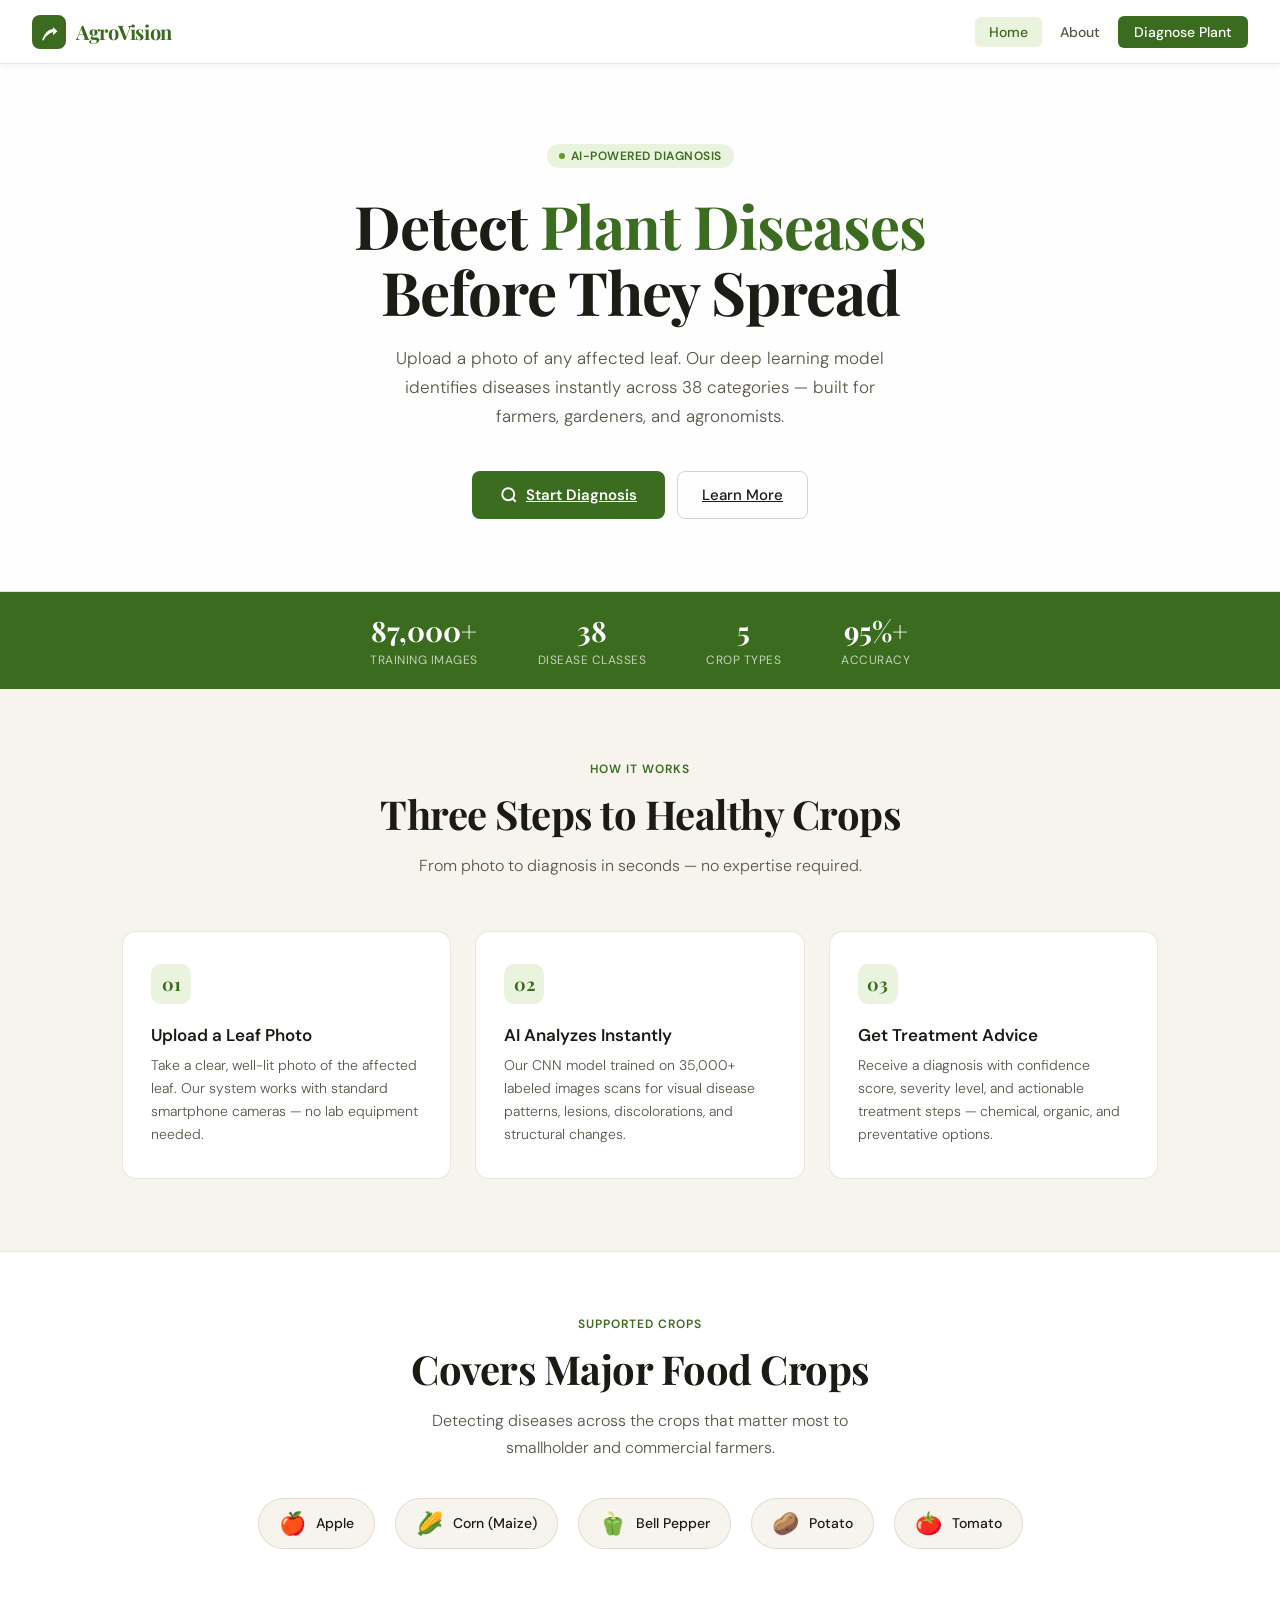
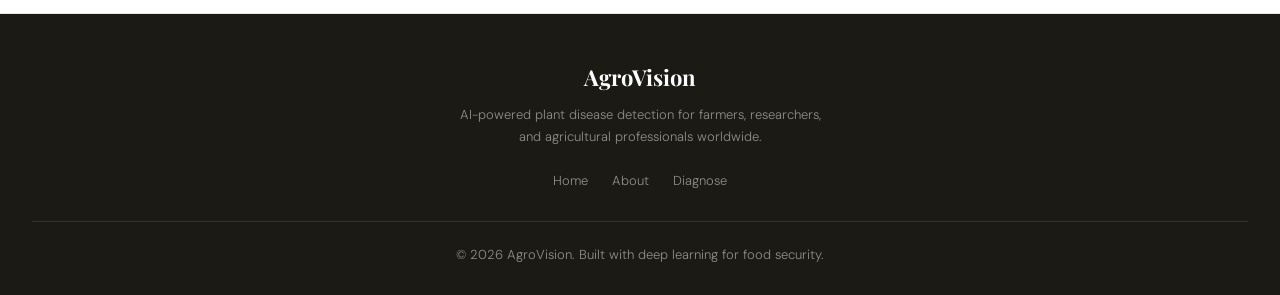
==== commit 2dd7d7d6: "Rename home.html to index.html" ====
--- a/index.html
+++ b/index.html
@@ -17,6 +17,7 @@
     </div>
     <span class="brand-name">AgroVision</span>
   </a>
+  <button class="menu-toggle" onclick="toggleMenu()">☰</button>
   <ul class="nav-links">
       <li><a href="index.html" class="active">Home</a></li>
       <li><a href="about.html">About</a></li>
@@ -30,7 +31,7 @@
     <div class="hero-grain"></div>
     <div class="hero-badge">AI-Powered Diagnosis</div>
     <h1>Detect <em>Plant Diseases</em><br>Before They Spread</h1>
-    <p>Upload a photo of any affected leaf. Our deep learning model identifies diseases instantly across 23 categories — built for farmers, gardeners, and agronomists.</p>
+    <p>Upload a photo of any affected leaf. Our deep learning model identifies diseases instantly across 38 categories — built for farmers, gardeners, and agronomists.</p>
     <div class="hero-actions">
     <a href="diagnose.html" class="btn-primary">
 <svg width="18" height="18" viewBox="0 0 24 24" fill="none" stroke="currentColor" stroke-width="2.5">
@@ -48,11 +49,11 @@
 
   <div class="stats-bar">
     <div class="stat-item">
-      <span class="stat-num">35,725</span>
+      <span class="stat-num">87,000+</span>
       <span class="stat-label">Training Images</span>
     </div>
     <div class="stat-item">
-      <span class="stat-num">23</span>
+      <span class="stat-num">38</span>
       <span class="stat-label">Disease Classes</span>
     </div>
     <div class="stat-item">
@@ -116,14 +117,8 @@
     <div class="footer-bottom">© 2026 AgroVision. Built with deep learning for food security.</div>
   </footer>
 </div>
-
-<!-- ══════════════════ DIAGNOSE PAGE ══════════════════ -->
-
- 
-
-<!-- ══════════════════ ABOUT PAGE ══════════════════ -->
  
 
 <script src="script.js"></script>
 </body>
-</html>+</html>
--- a/style.css
+++ b/style.css
@@ -1032,4 +1032,36 @@
   .brand-name {
     font-size: 18px;
   }
+}
+
+
+.menu-toggle{
+display:none;
+font-size:22px;
+background:none;
+border:none;
+cursor:pointer;
+}
+
+@media (max-width:768px){
+
+.menu-toggle{
+display:block;
+}
+
+.nav-links{
+display:none;
+flex-direction:column;
+position:absolute;
+top:60px;
+right:10px;
+background:white;
+padding:10px;
+border-radius:8px;
+box-shadow:0 5px 20px rgba(0,0,0,0.1);
+}
+
+.nav-links.show{
+display:flex;
+}
 }
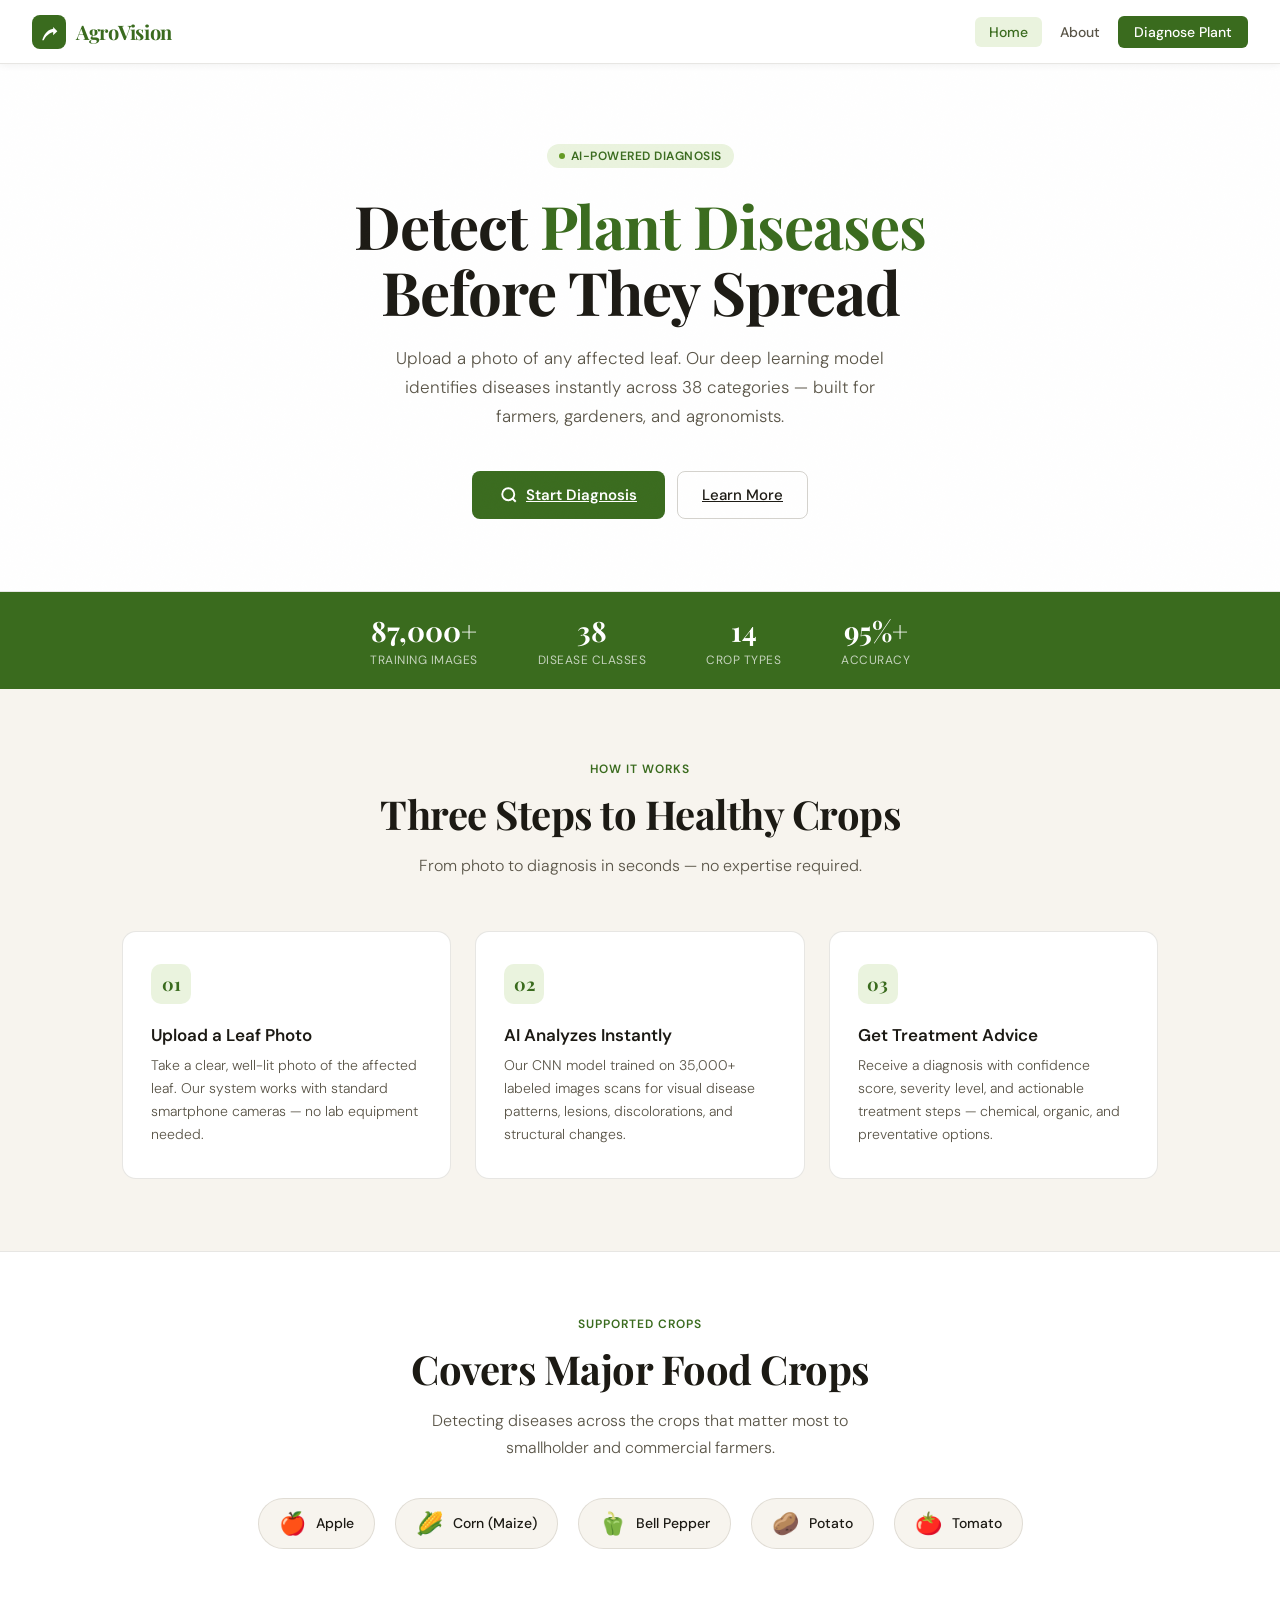
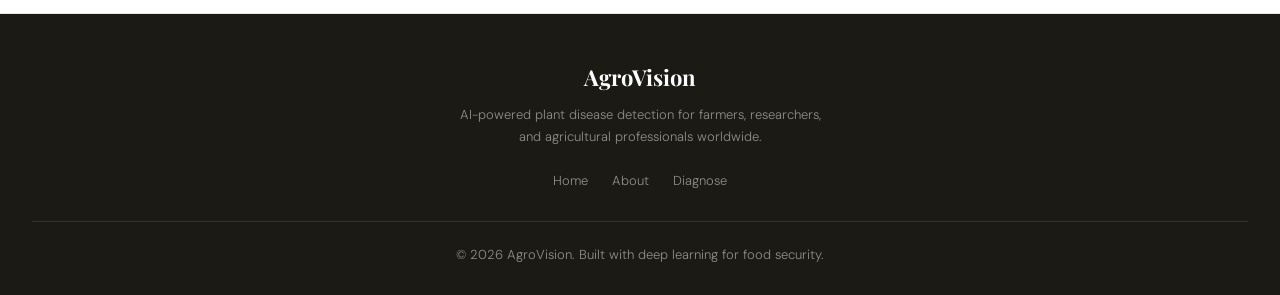
==== commit d0bb1d90: "Update index.html" ====
--- a/index.html
+++ b/index.html
@@ -57,7 +57,7 @@
       <span class="stat-label">Disease Classes</span>
     </div>
     <div class="stat-item">
-      <span class="stat-num">5</span>
+      <span class="stat-num">14</span>
       <span class="stat-label">Crop Types</span>
     </div>
     <div class="stat-item">
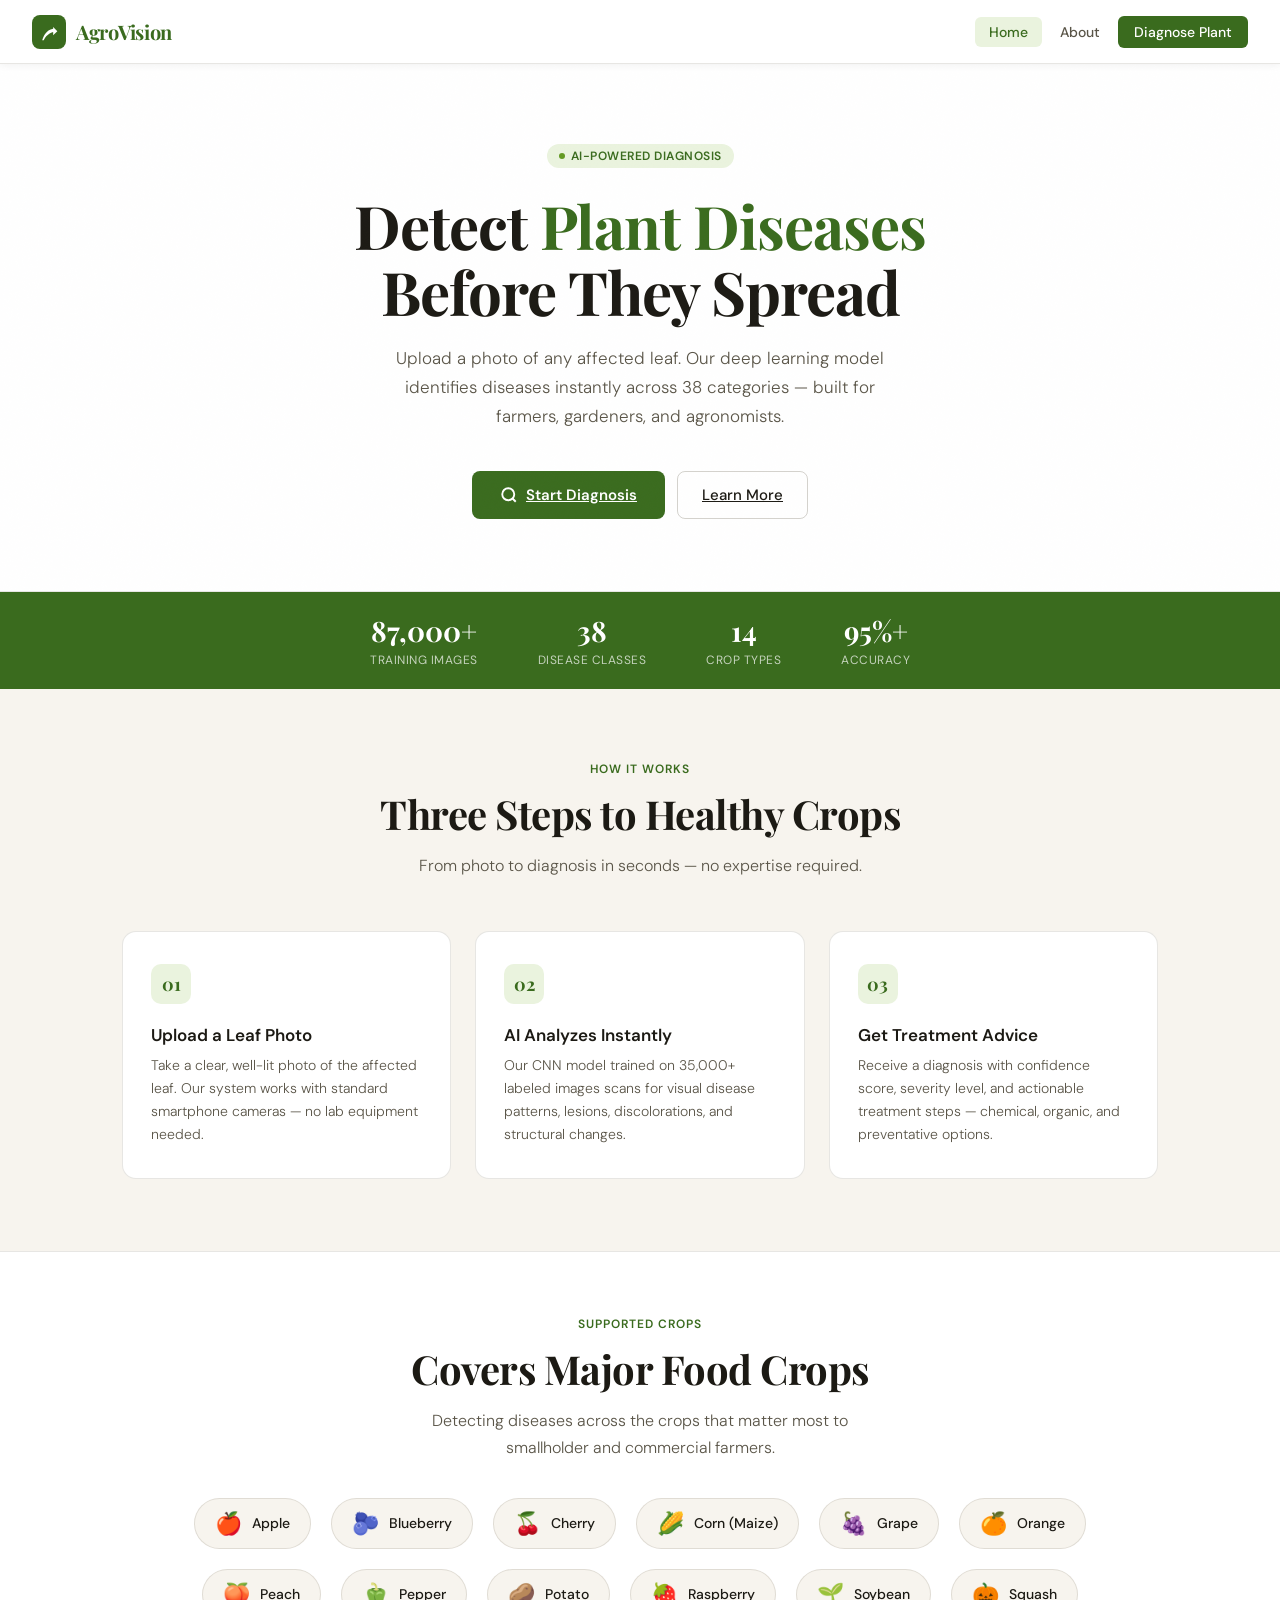
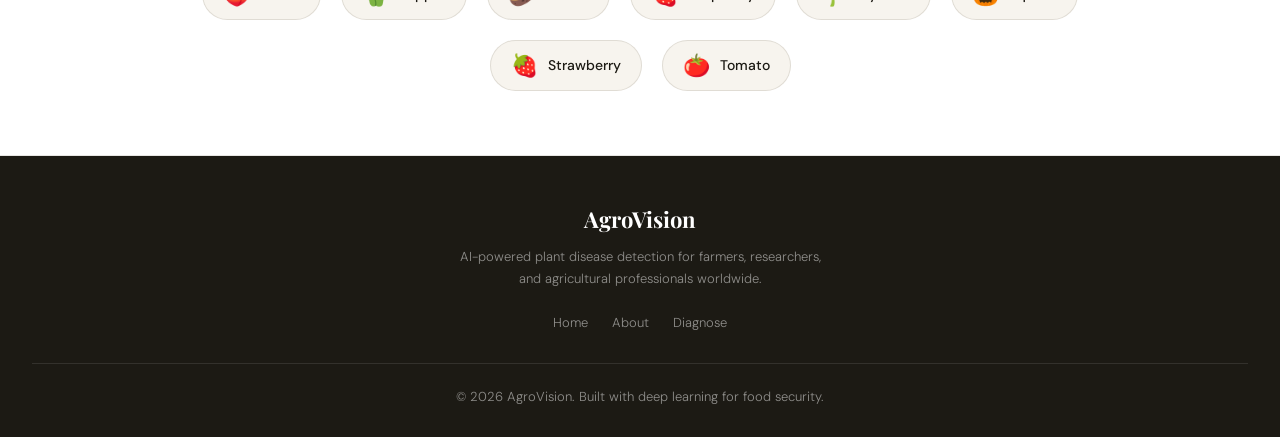
==== commit 9a7704fd: "Update index.html" ====
--- a/index.html
+++ b/index.html
@@ -96,15 +96,24 @@
       <div class="section-tag">Supported Crops</div>
       <h2>Covers Major Food Crops</h2>
       <p>Detecting diseases across the crops that matter most to smallholder and commercial farmers.</p>
-    </div>
-    <div class="crops-grid">
-      <div class="crop-chip"><span>🍎</span> Apple</div>
-      <div class="crop-chip"><span>🌽</span> Corn (Maize)</div>
-      <div class="crop-chip"><span>🫑</span> Bell Pepper</div>
-      <div class="crop-chip"><span>🥔</span> Potato</div>
-      <div class="crop-chip"><span>🍅</span> Tomato</div>
-    </div>
   </div>
+<div class="crops-grid">
+  <div class="crop-chip"><span>🍎</span> Apple</div>
+  <div class="crop-chip"><span>🫐</span> Blueberry</div>
+  <div class="crop-chip"><span>🍒</span> Cherry</div>
+  <div class="crop-chip"><span>🌽</span> Corn (Maize)</div>
+  <div class="crop-chip"><span>🍇</span> Grape</div>
+  <div class="crop-chip"><span>🍊</span> Orange</div>
+  <div class="crop-chip"><span>🍑</span> Peach</div>
+  <div class="crop-chip"><span>🫑</span> Pepper</div>
+  <div class="crop-chip"><span>🥔</span> Potato</div>
+  <div class="crop-chip"><span>🍓</span> Raspberry</div>
+  <div class="crop-chip"><span>🌱</span> Soybean</div>
+  <div class="crop-chip"><span>🎃</span> Squash</div>
+  <div class="crop-chip"><span>🍓</span> Strawberry</div>
+  <div class="crop-chip"><span>🍅</span> Tomato</div>
+</div>
+</div>
 
   <footer>
     <div class="footer-brand">AgroVision</div>
